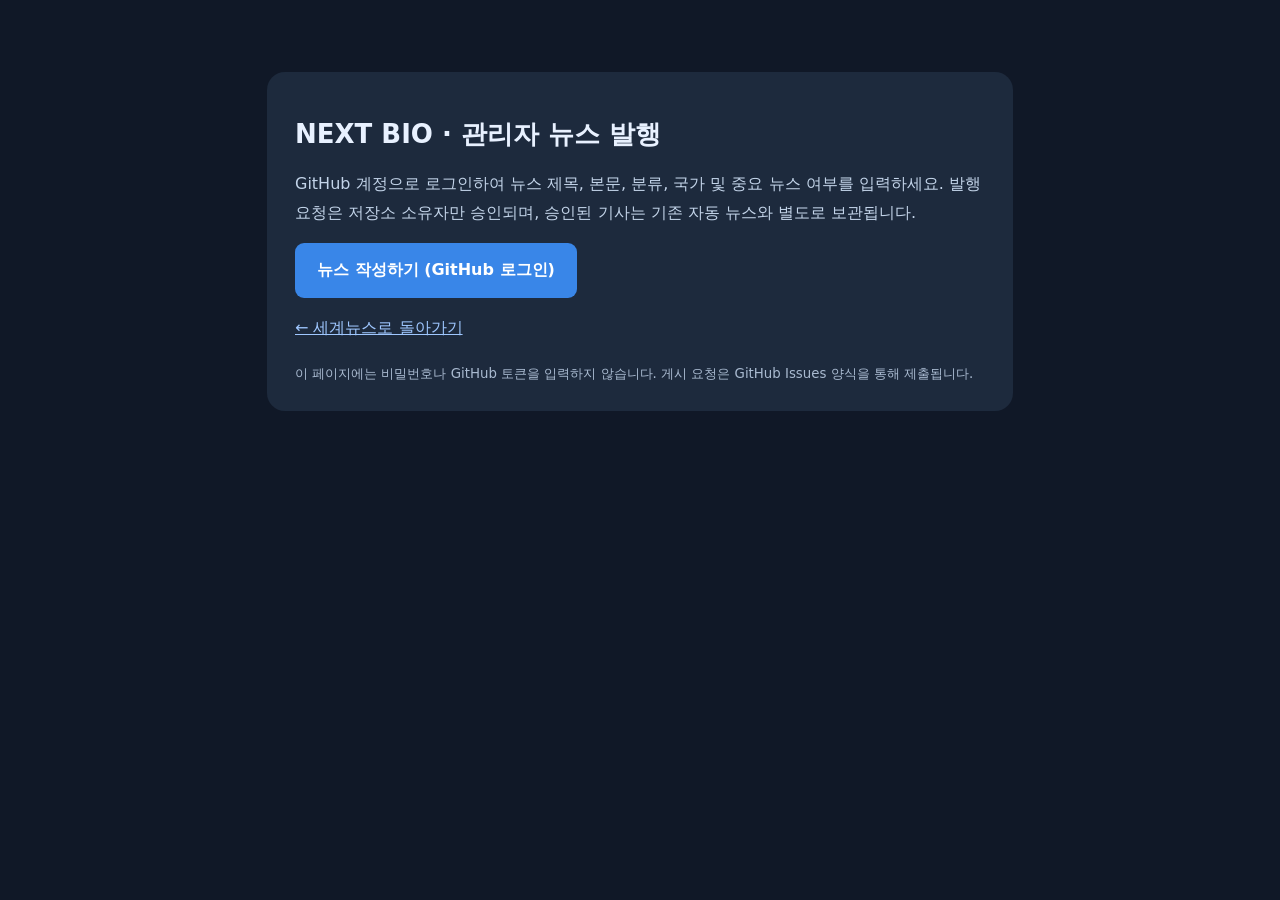
==== admin.html @ ec760ae5 "Add manual news publishing: admin.html" ====
<!doctype html><html lang="ko"><head><meta charset="utf-8"><meta name="viewport" content="width=device-width,initial-scale=1"><title>NEXT BIO | 관리자 뉴스 발행</title><style>body{margin:0;background:#101827;color:#e8f1ff;font:16px system-ui,sans-serif}main{max-width:690px;margin:8vh auto;padding:28px;background:#1d2a3d;border-radius:18px}h1{font-size:26px}p{line-height:1.8;color:#c3d4e9}a.btn{display:inline-block;padding:13px 22px;background:#3986e8;border-radius:9px;color:white;text-decoration:none;font-weight:700}a{color:#9fc7ff}small{display:block;margin-top:22px;color:#a9bad0}</style></head><body><main><h1>NEXT BIO · 관리자 뉴스 발행</h1><p>GitHub 계정으로 로그인하여 뉴스 제목, 본문, 분류, 국가 및 중요 뉴스 여부를 입력하세요. 발행 요청은 저장소 소유자만 승인되며, 승인된 기사는 기존 자동 뉴스와 별도로 보관됩니다.</p><p><a class="btn" href="https://github.com/NEXTBIO-9/world-news-site/issues/new?template=manual-news.yml">뉴스 작성하기 (GitHub 로그인)</a></p><p><a href="./">← 세계뉴스로 돌아가기</a></p><small>이 페이지에는 비밀번호나 GitHub 토큰을 입력하지 않습니다. 게시 요청은 GitHub Issues 양식을 통해 제출됩니다.</small></main></body></html>
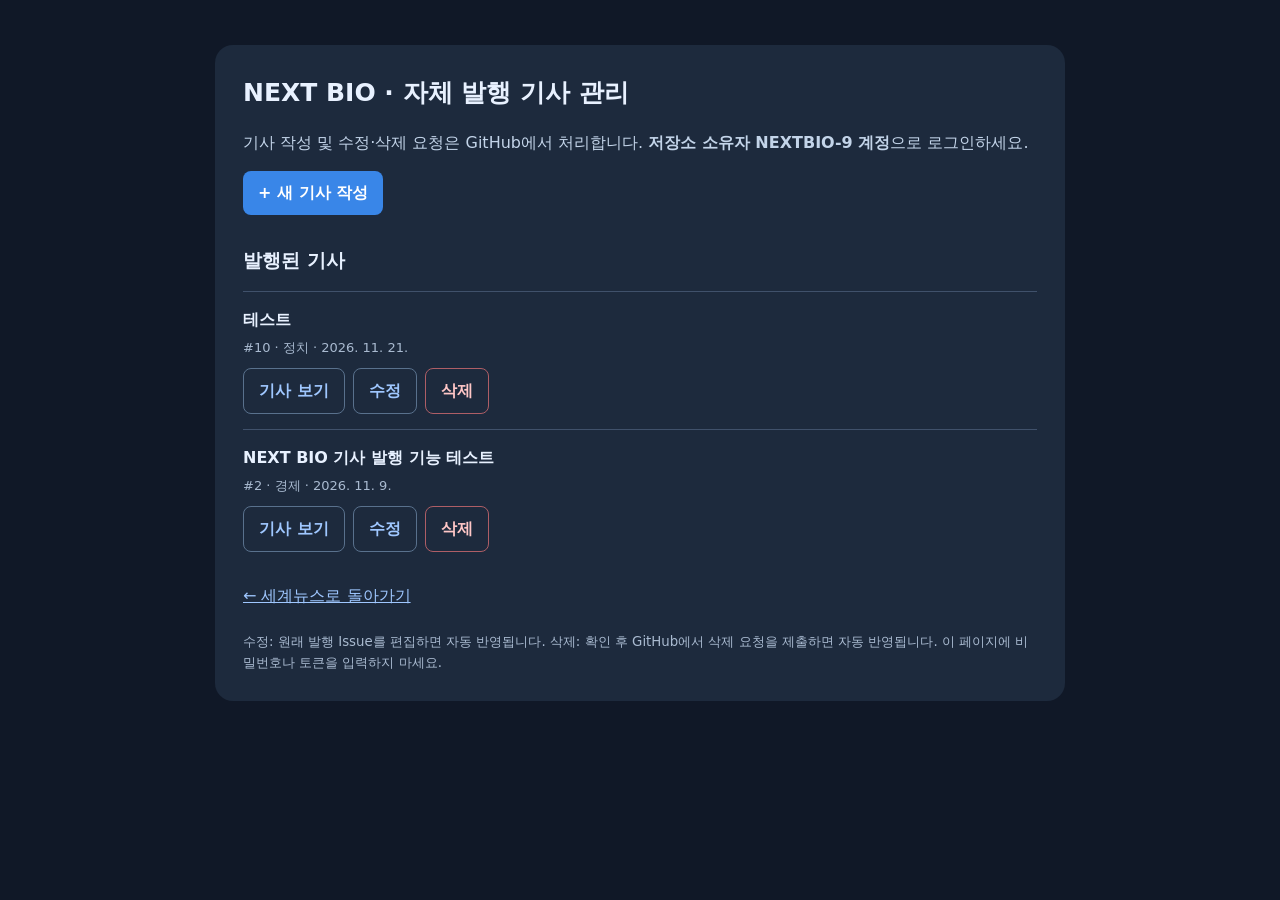
==== commit e1e41a6f: "Add manual article management with edit and delete request controls" ====
--- a/admin.html
+++ b/admin.html
@@ -1 +1,51 @@
-<!doctype html><html lang="ko"><head><meta charset="utf-8"><meta name="viewport" content="width=device-width,initial-scale=1"><title>NEXT BIO | 관리자 뉴스 발행</title><style>body{margin:0;background:#101827;color:#e8f1ff;font:16px system-ui,sans-serif}main{max-width:690px;margin:8vh auto;padding:28px;background:#1d2a3d;border-radius:18px}h1{font-size:26px}p{line-height:1.8;color:#c3d4e9}a.btn{display:inline-block;padding:13px 22px;background:#3986e8;border-radius:9px;color:white;text-decoration:none;font-weight:700}a{color:#9fc7ff}small{display:block;margin-top:22px;color:#a9bad0}</style></head><body><main><h1>NEXT BIO · 관리자 뉴스 발행</h1><p>GitHub 계정으로 로그인하여 뉴스 제목, 본문, 분류, 국가 및 중요 뉴스 여부를 입력하세요. 발행 요청은 저장소 소유자만 승인되며, 승인된 기사는 기존 자동 뉴스와 별도로 보관됩니다.</p><p><a class="btn" href="https://github.com/NEXTBIO-9/world-news-site/issues/new?template=manual-news.yml">뉴스 작성하기 (GitHub 로그인)</a></p><p><a href="./">← 세계뉴스로 돌아가기</a></p><small>이 페이지에는 비밀번호나 GitHub 토큰을 입력하지 않습니다. 게시 요청은 GitHub Issues 양식을 통해 제출됩니다.</small></main></body></html>+<!doctype html>
+<html lang="ko"><head><meta charset="utf-8"><meta name="viewport" content="width=device-width,initial-scale=1">
+<title>NEXT BIO | 자체 기사 관리</title>
+<style>
+*{box-sizing:border-box}body{margin:0;background:#101827;color:#e8f1ff;font:16px/1.6 system-ui,sans-serif}
+main{max-width:850px;margin:5vh auto;padding:28px;background:#1d2a3d;border-radius:18px}
+h1{font-size:25px;margin-top:0}h2{font-size:19px;margin-top:30px}p{color:#c3d4e9}
+a{color:#9fc7ff}.btn,.action{display:inline-block;padding:9px 15px;border-radius:8px;text-decoration:none;font-weight:700}
+.btn{background:#3986e8;color:white}.action{border:1px solid #59718d;margin-left:7px}
+.delete{color:#ffc7c7;border-color:#ae5e66;background:transparent;cursor:pointer;font:inherit;font-weight:700}
+.item{border-top:1px solid #40516b;padding:15px 0}.item strong{display:block;overflow-wrap:anywhere}
+.meta{font-size:13px;color:#a9bad0;margin:5px 0 10px}.actions{display:flex;gap:8px;flex-wrap:wrap;align-items:center}.actions .action{margin-left:0}
+small{display:block;margin-top:22px;color:#a9bad0}
+</style></head><body><main>
+<h1>NEXT BIO · 자체 발행 기사 관리</h1>
+<p>기사 작성 및 수정·삭제 요청은 GitHub에서 처리합니다. <strong>저장소 소유자 NEXTBIO-9 계정</strong>으로 로그인하세요.</p>
+<a class="btn" href="https://github.com/NEXTBIO-9/world-news-site/issues/new?template=manual-news.yml">+ 새 기사 작성</a>
+<h2>발행된 기사</h2><div id="articles" aria-live="polite"><p>기사 목록을 불러오는 중입니다.</p></div>
+<p><a href="./">← 세계뉴스로 돌아가기</a></p>
+<small>수정: 원래 발행 Issue를 편집하면 자동 반영됩니다. 삭제: 확인 후 GitHub에서 삭제 요청을 제출하면 자동 반영됩니다. 이 페이지에 비밀번호나 토큰을 입력하지 마세요.</small>
+</main>
+<script>
+(async()=>{
+ const container=document.getElementById('articles');
+ try{
+  const r=await fetch('./data/manual-articles.json?t='+Date.now(),{cache:'no-store'});
+  if(!r.ok)throw Error('HTTP '+r.status);
+  const data=await r.json();
+  const articles=(Array.isArray(data.articles)?data.articles:[]).filter(a=>a&&a.manual===true&&Number.isSafeInteger(a.manual_issue)&&a.title).sort((a,b)=>(Date.parse(b.published||'')||0)-(Date.parse(a.published||'')||0));
+  container.replaceChildren();
+  if(!articles.length){const p=document.createElement('p');p.textContent='발행된 자체 기사가 없습니다.';container.append(p);return}
+  for(const a of articles){
+   const item=document.createElement('div');item.className='item';
+   const title=document.createElement('strong');title.textContent=a.title;item.append(title);
+   const meta=document.createElement('div');meta.className='meta';meta.textContent='#'+a.manual_issue+' · '+(a.category||'기타')+' · '+(a.published?new Date(a.published).toLocaleDateString('ko-KR'):'');item.append(meta);
+   const actions=document.createElement('div');actions.className='actions';
+   const view=document.createElement('a');view.className='action';view.href='./article.html?id='+a.manual_issue;view.textContent='기사 보기';actions.append(view);
+   const edit=document.createElement('a');edit.className='action';edit.href='https://github.com/NEXTBIO-9/world-news-site/issues/'+a.manual_issue;edit.target='_blank';edit.rel='noopener noreferrer';edit.textContent='수정';actions.append(edit);
+   const del=document.createElement('button');del.type='button';del.className='action delete';del.textContent='삭제';
+   del.addEventListener('click',()=>{
+    if(!confirm('정말 이 기사를 삭제할까요?\n\n'+a.title+'\n\n다음 화면에서 GitHub 삭제 요청을 제출해야 삭제됩니다.'))return;
+    const issueTitle='[자체기사삭제] #'+a.manual_issue;
+    const issueBody='삭제할 기사 번호: '+a.manual_issue+'\n\n기사 제목: '+a.title+'\n\n이 요청은 NEXTBIO-9 저장소 소유자가 제출해야 처리됩니다.';
+    const url='https://github.com/NEXTBIO-9/world-news-site/issues/new?title='+encodeURIComponent(issueTitle)+'&body='+encodeURIComponent(issueBody);
+    window.open(url,'_blank','noopener,noreferrer');
+   });
+   actions.append(del);item.append(actions);container.append(item);
+  }
+ }catch(e){container.replaceChildren();const p=document.createElement('p');p.textContent='기사 목록을 불러오지 못했습니다. 잠시 후 다시 시도하세요.';container.append(p)}
+})();
+</script></body></html>
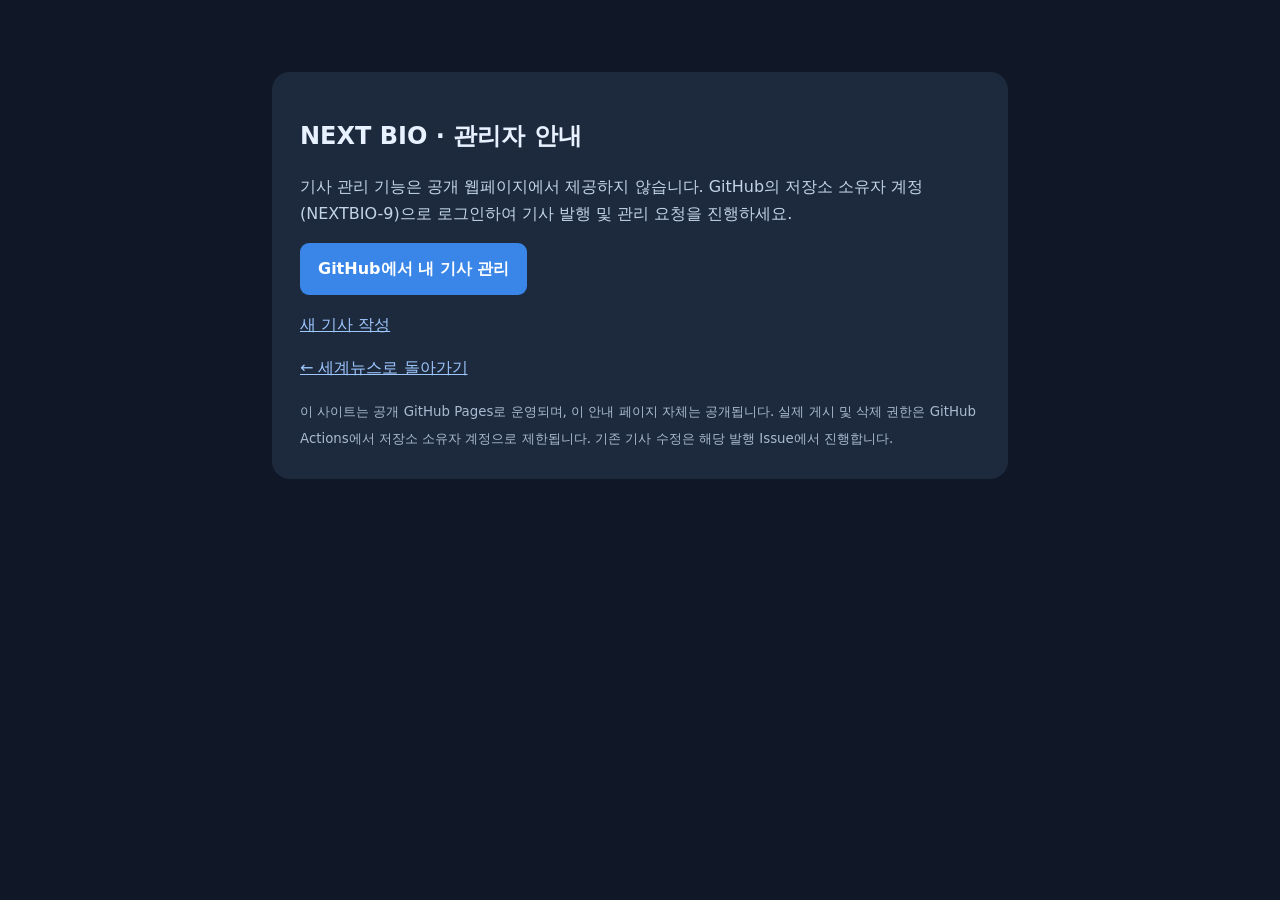
==== commit cea5443b: "Remove public article management controls and route management to GitHub owner workflow" ====
--- a/admin.html
+++ b/admin.html
@@ -1,51 +1,12 @@
 <!doctype html>
 <html lang="ko"><head><meta charset="utf-8"><meta name="viewport" content="width=device-width,initial-scale=1">
-<title>NEXT BIO | 자체 기사 관리</title>
-<style>
-*{box-sizing:border-box}body{margin:0;background:#101827;color:#e8f1ff;font:16px/1.6 system-ui,sans-serif}
-main{max-width:850px;margin:5vh auto;padding:28px;background:#1d2a3d;border-radius:18px}
-h1{font-size:25px;margin-top:0}h2{font-size:19px;margin-top:30px}p{color:#c3d4e9}
-a{color:#9fc7ff}.btn,.action{display:inline-block;padding:9px 15px;border-radius:8px;text-decoration:none;font-weight:700}
-.btn{background:#3986e8;color:white}.action{border:1px solid #59718d;margin-left:7px}
-.delete{color:#ffc7c7;border-color:#ae5e66;background:transparent;cursor:pointer;font:inherit;font-weight:700}
-.item{border-top:1px solid #40516b;padding:15px 0}.item strong{display:block;overflow-wrap:anywhere}
-.meta{font-size:13px;color:#a9bad0;margin:5px 0 10px}.actions{display:flex;gap:8px;flex-wrap:wrap;align-items:center}.actions .action{margin-left:0}
-small{display:block;margin-top:22px;color:#a9bad0}
-</style></head><body><main>
-<h1>NEXT BIO · 자체 발행 기사 관리</h1>
-<p>기사 작성 및 수정·삭제 요청은 GitHub에서 처리합니다. <strong>저장소 소유자 NEXTBIO-9 계정</strong>으로 로그인하세요.</p>
-<a class="btn" href="https://github.com/NEXTBIO-9/world-news-site/issues/new?template=manual-news.yml">+ 새 기사 작성</a>
-<h2>발행된 기사</h2><div id="articles" aria-live="polite"><p>기사 목록을 불러오는 중입니다.</p></div>
+<meta name="robots" content="noindex,nofollow">
+<title>NEXT BIO | 관리자 안내</title>
+<style>body{margin:0;background:#101827;color:#e8f1ff;font:16px/1.7 system-ui,sans-serif}main{max-width:680px;margin:8vh auto;padding:28px;background:#1d2a3d;border-radius:18px}h1{font-size:24px}p{color:#c3d4e9}a{color:#9fc7ff}.btn{display:inline-block;padding:12px 18px;background:#3986e8;color:white;border-radius:9px;text-decoration:none;font-weight:700}small{color:#a9bad0}</style></head>
+<body><main><h1>NEXT BIO · 관리자 안내</h1>
+<p>기사 관리 기능은 공개 웹페이지에서 제공하지 않습니다. GitHub의 저장소 소유자 계정(NEXTBIO-9)으로 로그인하여 기사 발행 및 관리 요청을 진행하세요.</p>
+<p><a class="btn" href="https://github.com/NEXTBIO-9/world-news-site/issues?q=is%3Aissue+author%3ANEXTBIO-9">GitHub에서 내 기사 관리</a></p>
+<p><a href="https://github.com/NEXTBIO-9/world-news-site/issues/new?template=manual-news.yml">새 기사 작성</a></p>
 <p><a href="./">← 세계뉴스로 돌아가기</a></p>
-<small>수정: 원래 발행 Issue를 편집하면 자동 반영됩니다. 삭제: 확인 후 GitHub에서 삭제 요청을 제출하면 자동 반영됩니다. 이 페이지에 비밀번호나 토큰을 입력하지 마세요.</small>
-</main>
-<script>
-(async()=>{
- const container=document.getElementById('articles');
- try{
-  const r=await fetch('./data/manual-articles.json?t='+Date.now(),{cache:'no-store'});
-  if(!r.ok)throw Error('HTTP '+r.status);
-  const data=await r.json();
-  const articles=(Array.isArray(data.articles)?data.articles:[]).filter(a=>a&&a.manual===true&&Number.isSafeInteger(a.manual_issue)&&a.title).sort((a,b)=>(Date.parse(b.published||'')||0)-(Date.parse(a.published||'')||0));
-  container.replaceChildren();
-  if(!articles.length){const p=document.createElement('p');p.textContent='발행된 자체 기사가 없습니다.';container.append(p);return}
-  for(const a of articles){
-   const item=document.createElement('div');item.className='item';
-   const title=document.createElement('strong');title.textContent=a.title;item.append(title);
-   const meta=document.createElement('div');meta.className='meta';meta.textContent='#'+a.manual_issue+' · '+(a.category||'기타')+' · '+(a.published?new Date(a.published).toLocaleDateString('ko-KR'):'');item.append(meta);
-   const actions=document.createElement('div');actions.className='actions';
-   const view=document.createElement('a');view.className='action';view.href='./article.html?id='+a.manual_issue;view.textContent='기사 보기';actions.append(view);
-   const edit=document.createElement('a');edit.className='action';edit.href='https://github.com/NEXTBIO-9/world-news-site/issues/'+a.manual_issue;edit.target='_blank';edit.rel='noopener noreferrer';edit.textContent='수정';actions.append(edit);
-   const del=document.createElement('button');del.type='button';del.className='action delete';del.textContent='삭제';
-   del.addEventListener('click',()=>{
-    if(!confirm('정말 이 기사를 삭제할까요?\n\n'+a.title+'\n\n다음 화면에서 GitHub 삭제 요청을 제출해야 삭제됩니다.'))return;
-    const issueTitle='[자체기사삭제] #'+a.manual_issue;
-    const issueBody='삭제할 기사 번호: '+a.manual_issue+'\n\n기사 제목: '+a.title+'\n\n이 요청은 NEXTBIO-9 저장소 소유자가 제출해야 처리됩니다.';
-    const url='https://github.com/NEXTBIO-9/world-news-site/issues/new?title='+encodeURIComponent(issueTitle)+'&body='+encodeURIComponent(issueBody);
-    window.open(url,'_blank','noopener,noreferrer');
-   });
-   actions.append(del);item.append(actions);container.append(item);
-  }
- }catch(e){container.replaceChildren();const p=document.createElement('p');p.textContent='기사 목록을 불러오지 못했습니다. 잠시 후 다시 시도하세요.';container.append(p)}
-})();
-</script></body></html>
+<small>이 사이트는 공개 GitHub Pages로 운영되며, 이 안내 페이지 자체는 공개됩니다. 실제 게시 및 삭제 권한은 GitHub Actions에서 저장소 소유자 계정으로 제한됩니다. 기존 기사 수정은 해당 발행 Issue에서 진행합니다.</small>
+</main></body></html>
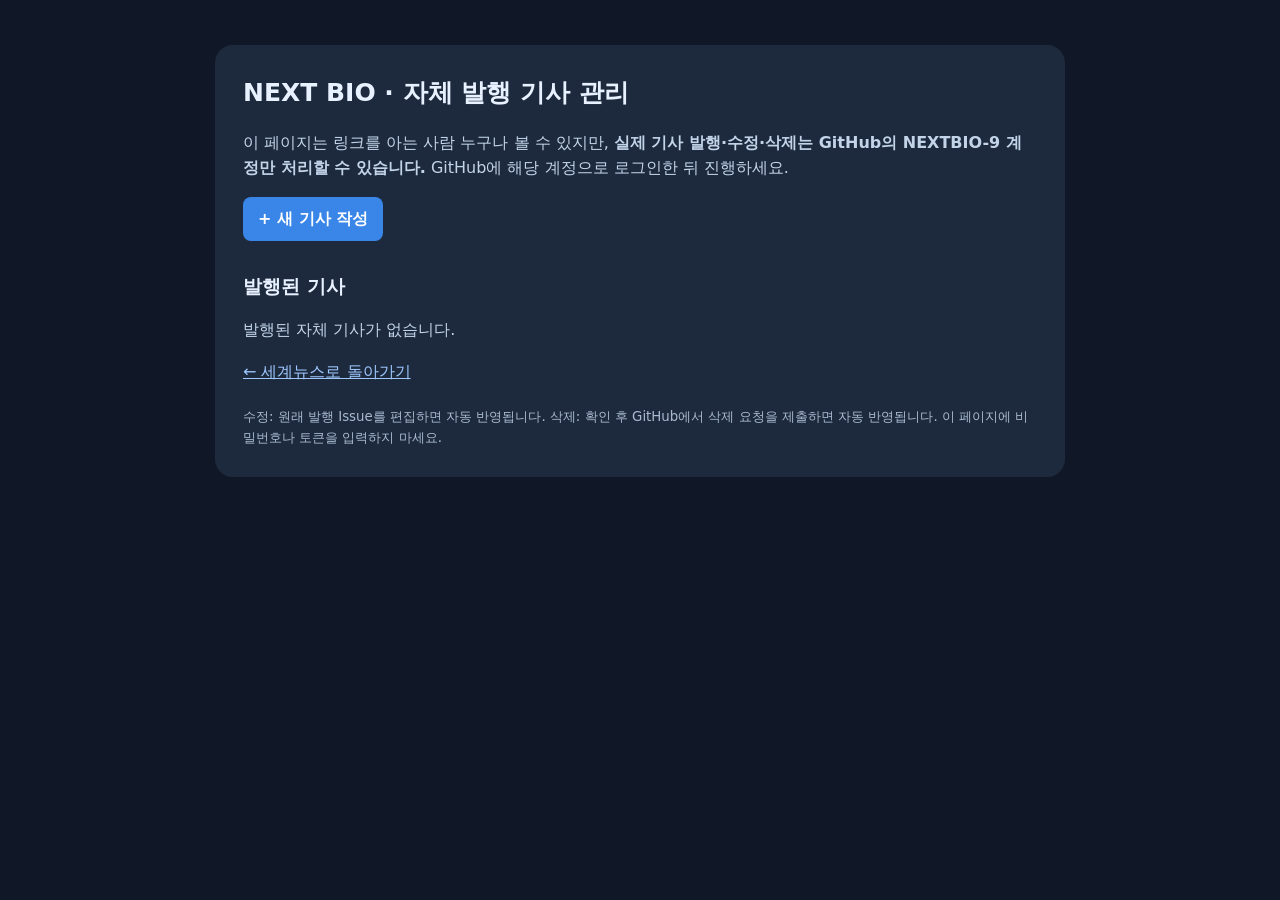
==== commit f515c9b3: "Restore convenient manual article management with owner-only GitHub processing notice" ====
--- a/admin.html
+++ b/admin.html
@@ -1,12 +1,51 @@
 <!doctype html>
 <html lang="ko"><head><meta charset="utf-8"><meta name="viewport" content="width=device-width,initial-scale=1">
-<meta name="robots" content="noindex,nofollow">
-<title>NEXT BIO | 관리자 안내</title>
-<style>body{margin:0;background:#101827;color:#e8f1ff;font:16px/1.7 system-ui,sans-serif}main{max-width:680px;margin:8vh auto;padding:28px;background:#1d2a3d;border-radius:18px}h1{font-size:24px}p{color:#c3d4e9}a{color:#9fc7ff}.btn{display:inline-block;padding:12px 18px;background:#3986e8;color:white;border-radius:9px;text-decoration:none;font-weight:700}small{color:#a9bad0}</style></head>
-<body><main><h1>NEXT BIO · 관리자 안내</h1>
-<p>기사 관리 기능은 공개 웹페이지에서 제공하지 않습니다. GitHub의 저장소 소유자 계정(NEXTBIO-9)으로 로그인하여 기사 발행 및 관리 요청을 진행하세요.</p>
-<p><a class="btn" href="https://github.com/NEXTBIO-9/world-news-site/issues?q=is%3Aissue+author%3ANEXTBIO-9">GitHub에서 내 기사 관리</a></p>
-<p><a href="https://github.com/NEXTBIO-9/world-news-site/issues/new?template=manual-news.yml">새 기사 작성</a></p>
+<meta name="robots" content="noindex,nofollow"><title>NEXT BIO | 자체 기사 관리</title>
+<style>
+*{box-sizing:border-box}body{margin:0;background:#101827;color:#e8f1ff;font:16px/1.6 system-ui,sans-serif}
+main{max-width:850px;margin:5vh auto;padding:28px;background:#1d2a3d;border-radius:18px}
+h1{font-size:25px;margin-top:0}h2{font-size:19px;margin-top:30px}p{color:#c3d4e9}
+a{color:#9fc7ff}.btn,.action{display:inline-block;padding:9px 15px;border-radius:8px;text-decoration:none;font-weight:700}
+.btn{background:#3986e8;color:white}.action{border:1px solid #59718d;margin-left:7px}
+.delete{color:#ffc7c7;border-color:#ae5e66;background:transparent;cursor:pointer;font:inherit;font-weight:700}
+.item{border-top:1px solid #40516b;padding:15px 0}.item strong{display:block;overflow-wrap:anywhere}
+.meta{font-size:13px;color:#a9bad0;margin:5px 0 10px}.actions{display:flex;gap:8px;flex-wrap:wrap;align-items:center}.actions .action{margin-left:0}
+small{display:block;margin-top:22px;color:#a9bad0}
+</style></head><body><main>
+<h1>NEXT BIO · 자체 발행 기사 관리</h1>
+<p>이 페이지는 링크를 아는 사람 누구나 볼 수 있지만, <strong>실제 기사 발행·수정·삭제는 GitHub의 NEXTBIO-9 계정만 처리할 수 있습니다.</strong> GitHub에 해당 계정으로 로그인한 뒤 진행하세요.</p>
+<a class="btn" href="https://github.com/NEXTBIO-9/world-news-site/issues/new?template=manual-news.yml">+ 새 기사 작성</a>
+<h2>발행된 기사</h2><div id="articles" aria-live="polite"><p>기사 목록을 불러오는 중입니다.</p></div>
 <p><a href="./">← 세계뉴스로 돌아가기</a></p>
-<small>이 사이트는 공개 GitHub Pages로 운영되며, 이 안내 페이지 자체는 공개됩니다. 실제 게시 및 삭제 권한은 GitHub Actions에서 저장소 소유자 계정으로 제한됩니다. 기존 기사 수정은 해당 발행 Issue에서 진행합니다.</small>
-</main></body></html>+<small>수정: 원래 발행 Issue를 편집하면 자동 반영됩니다. 삭제: 확인 후 GitHub에서 삭제 요청을 제출하면 자동 반영됩니다. 이 페이지에 비밀번호나 토큰을 입력하지 마세요.</small>
+</main>
+<script>
+(async()=>{
+ const container=document.getElementById('articles');
+ try{
+  const r=await fetch('./data/manual-articles.json?t='+Date.now(),{cache:'no-store'});
+  if(!r.ok)throw Error('HTTP '+r.status);
+  const data=await r.json();
+  const articles=(Array.isArray(data.articles)?data.articles:[]).filter(a=>a&&a.manual===true&&Number.isSafeInteger(a.manual_issue)&&a.title).sort((a,b)=>(Date.parse(b.published||'')||0)-(Date.parse(a.published||'')||0));
+  container.replaceChildren();
+  if(!articles.length){const p=document.createElement('p');p.textContent='발행된 자체 기사가 없습니다.';container.append(p);return}
+  for(const a of articles){
+   const item=document.createElement('div');item.className='item';
+   const title=document.createElement('strong');title.textContent=a.title;item.append(title);
+   const meta=document.createElement('div');meta.className='meta';meta.textContent='#'+a.manual_issue+' · '+(a.category||'기타')+' · '+(a.published?new Date(a.published).toLocaleDateString('ko-KR'):'');item.append(meta);
+   const actions=document.createElement('div');actions.className='actions';
+   const view=document.createElement('a');view.className='action';view.href='./article.html?id='+a.manual_issue;view.textContent='기사 보기';actions.append(view);
+   const edit=document.createElement('a');edit.className='action';edit.href='https://github.com/NEXTBIO-9/world-news-site/issues/'+a.manual_issue;edit.target='_blank';edit.rel='noopener noreferrer';edit.textContent='수정';actions.append(edit);
+   const del=document.createElement('button');del.type='button';del.className='action delete';del.textContent='삭제';
+   del.addEventListener('click',()=>{
+    if(!confirm('정말 이 기사를 삭제할까요?\n\n'+a.title+'\n\n다음 화면에서 GitHub 삭제 요청을 제출해야 삭제됩니다.'))return;
+    const issueTitle='[자체기사삭제] #'+a.manual_issue;
+    const issueBody='삭제할 기사 번호: '+a.manual_issue+'\n\n기사 제목: '+a.title+'\n\n이 요청은 NEXTBIO-9 저장소 소유자가 제출해야 처리됩니다.';
+    const url='https://github.com/NEXTBIO-9/world-news-site/issues/new?title='+encodeURIComponent(issueTitle)+'&body='+encodeURIComponent(issueBody);
+    window.open(url,'_blank','noopener,noreferrer');
+   });
+   actions.append(del);item.append(actions);container.append(item);
+  }
+ }catch(e){container.replaceChildren();const p=document.createElement('p');p.textContent='기사 목록을 불러오지 못했습니다. 잠시 후 다시 시도하세요.';container.append(p)}
+})();
+</script></body></html>
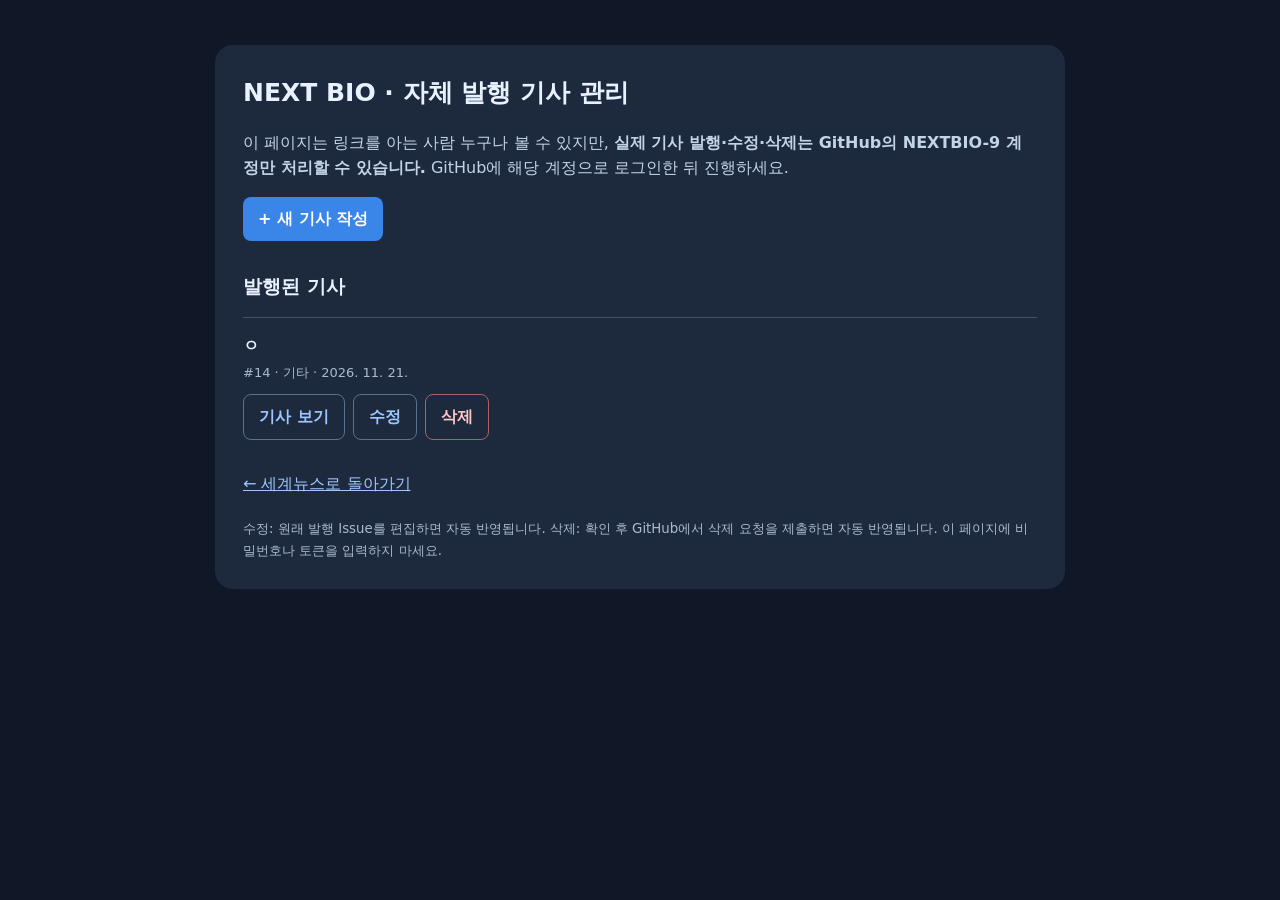
==== commit d68026db: "Generate ASCII-only delete requests from article manager" ====
--- a/admin.html
+++ b/admin.html
@@ -39,7 +39,7 @@
    const del=document.createElement('button');del.type='button';del.className='action delete';del.textContent='삭제';
    del.addEventListener('click',()=>{
     if(!confirm('정말 이 기사를 삭제할까요?\n\n'+a.title+'\n\n다음 화면에서 GitHub 삭제 요청을 제출해야 삭제됩니다.'))return;
-    const issueTitle='[자체기사삭제] #'+a.manual_issue;
+    const issueTitle='[DELETE-MANUAL] #'+a.manual_issue;
     const issueBody='삭제할 기사 번호: '+a.manual_issue+'\n\n기사 제목: '+a.title+'\n\n이 요청은 NEXTBIO-9 저장소 소유자가 제출해야 처리됩니다.';
     const url='https://github.com/NEXTBIO-9/world-news-site/issues/new?title='+encodeURIComponent(issueTitle)+'&body='+encodeURIComponent(issueBody);
     window.open(url,'_blank','noopener,noreferrer');
